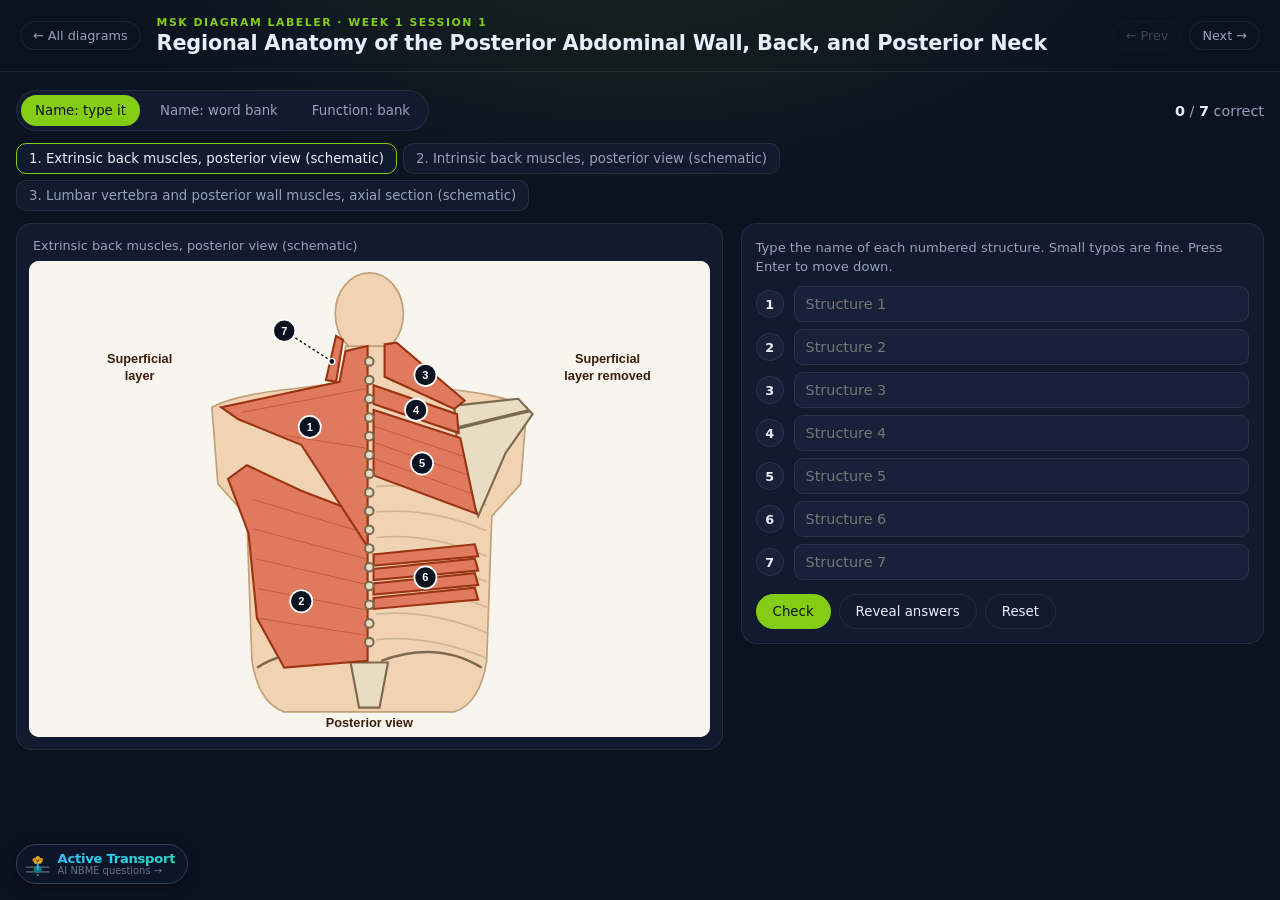
==== play.html @ 5ebbac9b "Initial MSK study tool (msk-labeler) Co-Authored-By: Claude Opus 5.5 (1M context) <noreply@anthropic" ====
<!DOCTYPE html>
<html lang="en">
<head>
<meta charset="UTF-8">
<meta name="viewport" content="width=device-width, initial-scale=1.0">
<title>MSK Diagram Labeler</title>
<link rel="stylesheet" href="style.css">
<script defer src="https://activetransport.app/static/tool-track.js"></script>
</head>
<body>
<style>@keyframes atmRot{0%,2%{transform:rotate(0deg)}7%{transform:rotate(90deg)}10%{transform:rotate(90deg)}14%,35%{transform:rotate(120deg)}40%{transform:rotate(210deg)}43%{transform:rotate(210deg)}47%,68%{transform:rotate(240deg)}73%{transform:rotate(330deg)}76%{transform:rotate(330deg)}80%,100%{transform:rotate(360deg)}}@keyframes atmSub{0%{transform:translate(0,0);opacity:0;fill:#38bdf8}6%{transform:translate(0,-2px);opacity:1;fill:#38bdf8}24%{transform:translate(0,-10px);opacity:1;fill:#38bdf8}28%{transform:translate(0,-16px);opacity:0;fill:#38bdf8}44%{transform:translate(0,-46px);opacity:0;fill:#38bdf8}50%{transform:translate(0,-58px);opacity:0;fill:#f97316}55%{transform:translate(0,-66px);opacity:0;fill:#f97316}59%{transform:translate(0,-72px);opacity:1;fill:#f97316}72%{transform:translate(8px,-88px);opacity:1;fill:#f97316}86%{transform:translate(18px,-102px);opacity:1;fill:#f97316}100%{transform:translate(26px,-116px) scale(.8);opacity:0;fill:#f97316}}.atm-head{transform-box:view-box;transform-origin:60px 35.75px;animation:atmRot 3.6s infinite}.atm-sub{fill:#38bdf8;transform-box:fill-box;transform-origin:center;animation:atmSub 3.6s linear infinite}@media (prefers-reduced-motion:reduce){.atm-head{animation:none}.atm-sub{animation:none;transform:translateY(-6px);opacity:1}}#at-badge-root:hover{transform:translateY(-1px);box-shadow:0 6px 20px rgba(34,211,238,.18)}</style>
<!-- Active Transport badge (auto-injected; matches the React BrandBadge) -->
<a id="at-badge-root" href="https://activetransport.app" target="_blank" rel="noopener noreferrer" title="Made by Active Transport — AI NBME questions from your notes" style="position:fixed;left:16px;bottom:16px;z-index:2147483000;display:flex;align-items:center;gap:8px;padding:7px 12px 7px 9px;border-radius:999px;background:rgba(15,23,42,.92);border:1px solid #334155;text-decoration:none;backdrop-filter:blur(6px);-webkit-backdrop-filter:blur(6px);box-shadow:0 4px 14px rgba(0,0,0,.35);font-family:'Inter',system-ui,-apple-system,'Segoe UI',sans-serif;transition:transform .15s ease,box-shadow .15s ease;">
  <span aria-hidden="true" style="display:inline-block;width:23.6px;height:22px;flex-shrink:0;"><svg viewBox="0 0 120 112" style="display:block;width:100%;height:100%;overflow:visible"><rect x="0" y="68" width="120" height="8" rx="4" fill="#475569"/><rect x="0" y="92" width="120" height="8" rx="4" fill="#475569"/><ellipse cx="60" cy="84" rx="20" ry="16" fill="#0d7f76" opacity=".92" stroke="#38bdf8" stroke-width="1.4" stroke-opacity=".75"/><rect x="55" y="50" width="10" height="36" rx="5" fill="#38bdf8" opacity=".85"/><g class="atm-head"><ellipse cx="60" cy="37" rx="22" ry="16" fill="#fbbf24" opacity=".28"/><circle cx="60" cy="26" r="10.5" fill="#fbbf24" opacity=".85"/><circle cx="43" cy="35" r="10.5" fill="#f59e0b" opacity=".82"/><circle cx="77" cy="35" r="10.5" fill="#f59e0b" opacity=".82"/></g><circle class="atm-sub" cx="60" cy="112" r="4.5"/><g class="atm-head"><circle cx="50" cy="47" r="9" fill="#fbbf24" opacity=".82"/><circle cx="70" cy="47" r="9" fill="#fbbf24" opacity=".82"/></g></svg></span>
  <span style="display:flex;flex-direction:column;line-height:1.05;">
    <span style="font-size:.82rem;font-weight:800;letter-spacing:-.02em;background:linear-gradient(135deg,#38bdf8,#22d3ee 45%,#2dd4bf);-webkit-background-clip:text;background-clip:text;-webkit-text-fill-color:transparent;">Active Transport</span>
    <span style="font-size:.62rem;color:#64748b;">AI NBME questions &rarr;</span>
  </span>
</a>
<header class="top">
  <a class="back" href="index.html">&larr; All diagrams</a>
  <div class="titles">
    <div class="eyebrow" id="eyebrow">MSK Diagram Labeler</div>
    <h1 id="title">Loading&hellip;</h1>
  </div>
  <nav class="pn"><a id="prev" class="pill">&larr; Prev</a><a id="next" class="pill">Next &rarr;</a></nav>
</header>

<main class="wrap">
  <div class="bar">
    <div class="modes" role="tablist" aria-label="Mode">
      <button class="mode on" data-mode="type" role="tab">Name: type it</button>
      <button class="mode" data-mode="bank" role="tab">Name: word bank</button>
      <button class="mode" data-mode="func" role="tab">Function: bank</button>
    </div>
    <div class="score"><span id="score">0</span> / <span id="total">0</span> correct</div>
  </div>
  <div class="dtabs" id="dtabs"></div>

  <div class="stage">
    <figure class="fig">
      <figcaption id="figcap"></figcaption>
      <div class="svgbox" id="svgbox"></div>
    </figure>
    <aside class="panel">
      <p class="hint" id="hint"></p>
      <ol class="answers" id="answers"></ol>
      <div class="bank" id="bank"></div>
      <div class="actions">
        <button class="btn primary" id="check">Check</button>
        <button class="btn" id="reveal">Reveal answers</button>
        <button class="btn" id="reset">Reset</button>
      </div>
    </aside>
  </div>
</main>
<script src="app.js"></script>
</body>
</html>
---- style.css ----
:root { --bg:#0b1220; --surface:#111a2e; --surface2:#17223a; --text:#e8eef9; --muted:#94a3b8;
        --border:rgba(255,255,255,.08); --accent:#84cc16; --accent2:#4d7c0f; --ok:#22c55e; --bad:#ef4444; }
* { box-sizing:border-box; margin:0; padding:0; }
body { background: radial-gradient(1000px 520px at 50% -10%, rgba(132,204,22,.10), transparent 60%), var(--bg);
       color:var(--text); font-family:'Segoe UI',system-ui,-apple-system,sans-serif; min-height:100vh; }
a { color:inherit; }
.top { display:flex; align-items:center; gap:16px; padding:16px 20px; border-bottom:1px solid var(--border); flex-wrap:wrap; }
.back, .pill { font-size:.8rem; color:var(--muted); text-decoration:none; border:1px solid var(--border); border-radius:999px; padding:6px 12px; }
.back:hover, .pill:hover { color:var(--text); border-color:var(--accent); }
.pill[aria-disabled="true"] { opacity:.35; pointer-events:none; }
.titles { flex:1; min-width:220px; }
.eyebrow { font-size:.68rem; letter-spacing:.14em; text-transform:uppercase; color:var(--accent); font-weight:700; }
h1 { font-size:1.3rem; font-weight:800; letter-spacing:-.01em; margin-top:2px; }
.pn { display:flex; gap:8px; }
.wrap { max-width:1400px; margin:0 auto; padding:18px 16px 80px; }
.bar { display:flex; align-items:center; justify-content:space-between; gap:12px; flex-wrap:wrap; margin-bottom:12px; }
.modes { display:flex; gap:6px; flex-wrap:wrap; background:var(--surface); border:1px solid var(--border); border-radius:999px; padding:4px; }
.mode { background:transparent; border:0; color:var(--muted); font:600 .82rem inherit; padding:8px 14px; border-radius:999px; cursor:pointer; font-family:inherit; }
.mode.on { background:var(--accent); color:#0b1220; }
.score { font-size:.9rem; color:var(--muted); }
.score span { color:var(--text); font-weight:800; }
.dtabs { display:flex; gap:6px; flex-wrap:wrap; margin-bottom:12px; }
.dtab { background:var(--surface); border:1px solid var(--border); color:var(--muted); border-radius:10px; padding:7px 12px; font:600 .8rem inherit; cursor:pointer; font-family:inherit; }
.dtab.on { border-color:var(--accent); color:var(--text); }
.stage { display:grid; grid-template-columns: minmax(0,1.35fr) minmax(300px,1fr); gap:18px; align-items:start; }
@media (max-width:900px) { .stage { grid-template-columns:1fr; } }
.fig { background:var(--surface); border:1px solid var(--border); border-radius:16px; padding:12px; position:sticky; top:12px; }
@media (max-width:900px) { .fig { position:static; } }
figcaption { font-size:.8rem; color:var(--muted); margin:2px 4px 8px; }
.svgbox svg { width:100%; height:auto; display:block; border-radius:10px; background:#f8f5ee; touch-action:manipulation; }
.pin circle { fill:#0b1220; stroke:#fff; stroke-width:2; }
.pin text { fill:#fff; font:700 13px 'Segoe UI',sans-serif; text-anchor:middle; dominant-baseline:central; pointer-events:none; }
.pin { cursor:pointer; }
.pin.target circle { fill:var(--accent2); }
.pin.ok circle { fill:var(--ok); }
.pin.bad circle { fill:var(--bad); }
.pin.sel circle { stroke:var(--accent); stroke-width:4; }
.pin .dot { fill:#0b1220; stroke:#fff; stroke-width:1.5; }
.lead { stroke:#0b1220; stroke-width:1.6; stroke-dasharray:3 3; }
.panel { background:var(--surface); border:1px solid var(--border); border-radius:16px; padding:14px; }
.hint { font-size:.82rem; color:var(--muted); margin-bottom:10px; line-height:1.45; }
.answers { list-style:none; display:flex; flex-direction:column; gap:7px; }
.answers li { display:grid; grid-template-columns: 30px 1fr; gap:8px; align-items:center; }
.num { width:28px; height:28px; border-radius:50%; display:grid; place-items:center; background:var(--surface2); border:1px solid var(--border); font-weight:800; font-size:.8rem; cursor:pointer; }
.answers li.sel .num { border-color:var(--accent); box-shadow:0 0 0 2px rgba(132,204,22,.35); }
.answers input { width:100%; background:var(--surface2); border:1px solid var(--border); color:var(--text); border-radius:9px; padding:9px 11px; font:inherit; font-size:.9rem; outline:none; }
.answers input:focus { border-color:var(--accent); }
.slot { min-height:40px; background:var(--surface2); border:1px dashed rgba(255,255,255,.18); border-radius:9px; padding:8px 11px; font-size:.86rem; line-height:1.35; color:var(--muted); cursor:pointer; }
.slot.filled { border-style:solid; color:var(--text); }
.slot.over { border-color:var(--accent); background:rgba(132,204,22,.12); }
.ok input, .ok .slot { border-color:var(--ok)!important; background:rgba(34,197,94,.12); }
.bad input, .bad .slot { border-color:var(--bad)!important; background:rgba(239,68,68,.12); }
.reveal { font-size:.76rem; color:#86efac; margin-top:3px; grid-column:2; }
.bank { display:flex; flex-wrap:wrap; gap:6px; margin-top:12px; padding-top:12px; border-top:1px solid var(--border); }
.bank:empty { display:none; }
.chip { background:#1e2b47; border:1px solid rgba(132,204,22,.35); color:var(--text); border-radius:9px; padding:7px 10px; font-size:.82rem; line-height:1.3; cursor:grab; user-select:none; max-width:100%; }
.chip.sel { outline:2px solid var(--accent); }
.chip.used { opacity:.3; }
.actions { display:flex; gap:8px; flex-wrap:wrap; margin-top:14px; }
.btn { background:transparent; border:1px solid var(--border); color:var(--text); border-radius:999px; padding:9px 16px; font:600 .84rem inherit; cursor:pointer; font-family:inherit; }
.btn:hover { border-color:var(--accent); }
.btn.primary { background:var(--accent); border-color:var(--accent); color:#0b1220; }
/* index */
.hero { text-align:center; padding:46px 20px 26px; }
.hero h1 { font-size:2.3rem; }
.hero p { color:var(--muted); max-width:640px; margin:10px auto 0; line-height:1.55; }
.week { max-width:1100px; margin:0 auto 34px; padding:0 16px; }
.week-head { font-size:1.1rem; font-weight:800; color:var(--accent); padding:12px 16px; border-radius:12px; background:rgba(132,204,22,.08); border:1px solid rgba(132,204,22,.25); margin-bottom:14px; }
.sess { font-size:.7rem; letter-spacing:.1em; text-transform:uppercase; color:var(--muted); font-weight:700; margin:16px 2px 8px; }
.cards { display:grid; grid-template-columns:repeat(auto-fill,minmax(250px,1fr)); gap:10px; }
.card { display:flex; flex-direction:column; gap:6px; background:var(--surface); border:1px solid var(--border); border-radius:12px; padding:14px; text-decoration:none; transition:.15s; }
.card:hover { border-color:var(--accent); transform:translateY(-2px); }
.card b { font-size:.95rem; }
.card span { font-size:.76rem; color:var(--muted); }
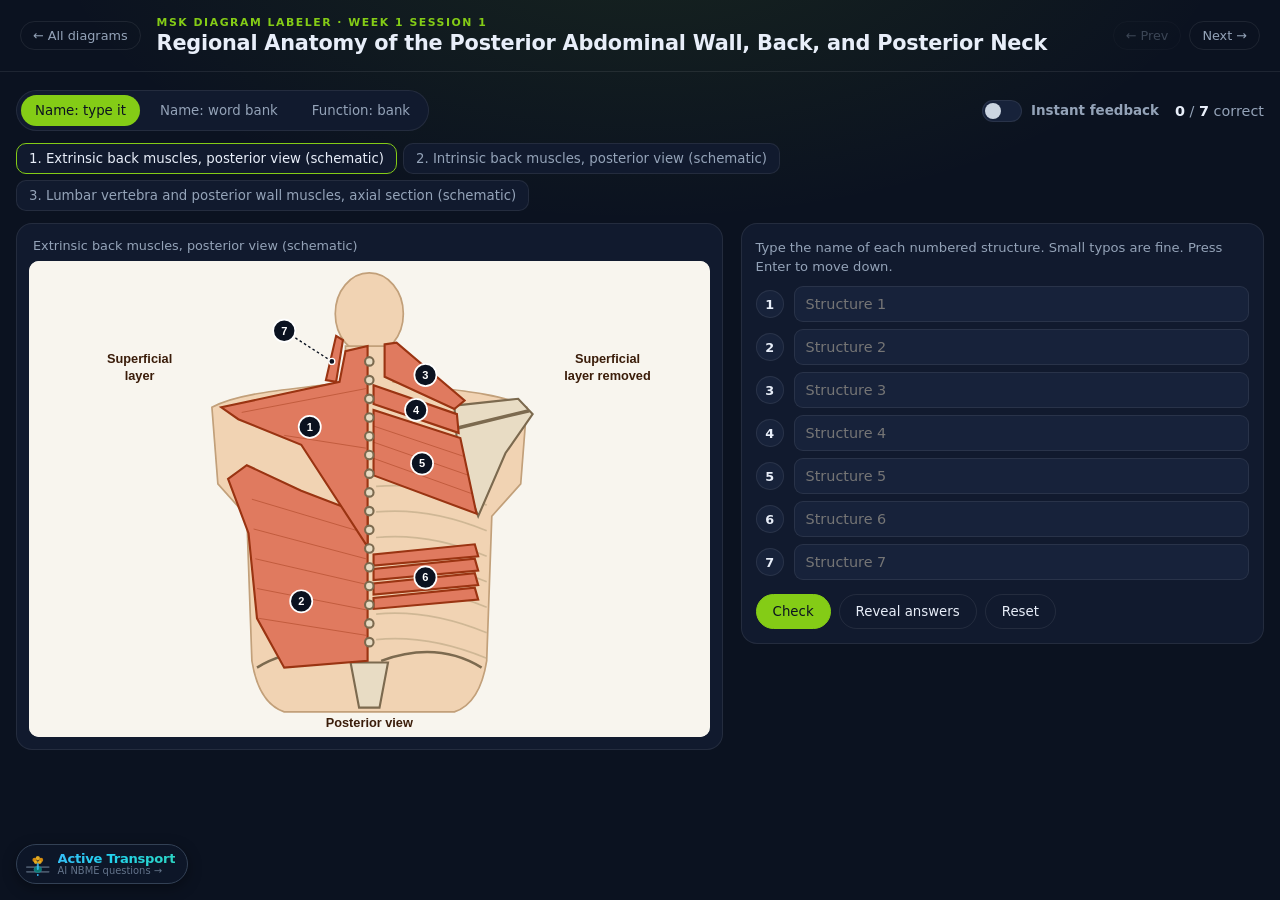
==== commit 4425726d: "Instant feedback toggle: green/red as soon as an answer is placed Bank modes judge on drop; type mod" ====
--- a/play.html
+++ b/play.html
@@ -33,7 +33,13 @@
       <button class="mode" data-mode="bank" role="tab">Name: word bank</button>
       <button class="mode" data-mode="func" role="tab">Function: bank</button>
     </div>
-    <div class="score"><span id="score">0</span> / <span id="total">0</span> correct</div>
+    <div class="barright">
+      <label class="toggle" title="Show right/wrong as soon as you place or enter each answer">
+        <input type="checkbox" id="instant"><span class="track"><span class="thumb"></span></span>
+        <span>Instant feedback</span>
+      </label>
+      <div class="score"><span id="score">0</span> / <span id="total">0</span> correct</div>
+    </div>
   </div>
   <div class="dtabs" id="dtabs"></div>
 
--- a/style.css
+++ b/style.css
@@ -72,3 +72,12 @@
 .card:hover { border-color:var(--accent); transform:translateY(-2px); }
 .card b { font-size:.95rem; }
 .card span { font-size:.76rem; color:var(--muted); }
+.barright { display:flex; align-items:center; gap:16px; flex-wrap:wrap; }
+.toggle { display:inline-flex; align-items:center; gap:9px; cursor:pointer; user-select:none; font-size:.84rem; color:var(--muted); font-weight:600; }
+.toggle input { position:absolute; opacity:0; width:0; height:0; }
+.toggle .track { position:relative; width:40px; height:22px; border-radius:999px; background:var(--surface2); border:1px solid var(--border); transition:background .15s; flex:none; }
+.toggle .thumb { position:absolute; top:2px; left:2px; width:16px; height:16px; border-radius:50%; background:#cbd5e1; transition:left .15s, background .15s; }
+.toggle input:checked + .track { background:var(--accent); border-color:var(--accent); }
+.toggle input:checked + .track .thumb { left:20px; background:#0b1220; }
+.toggle input:focus-visible + .track { outline:2px solid var(--accent); outline-offset:2px; }
+.toggle input:checked ~ span:last-child { color:var(--text); }
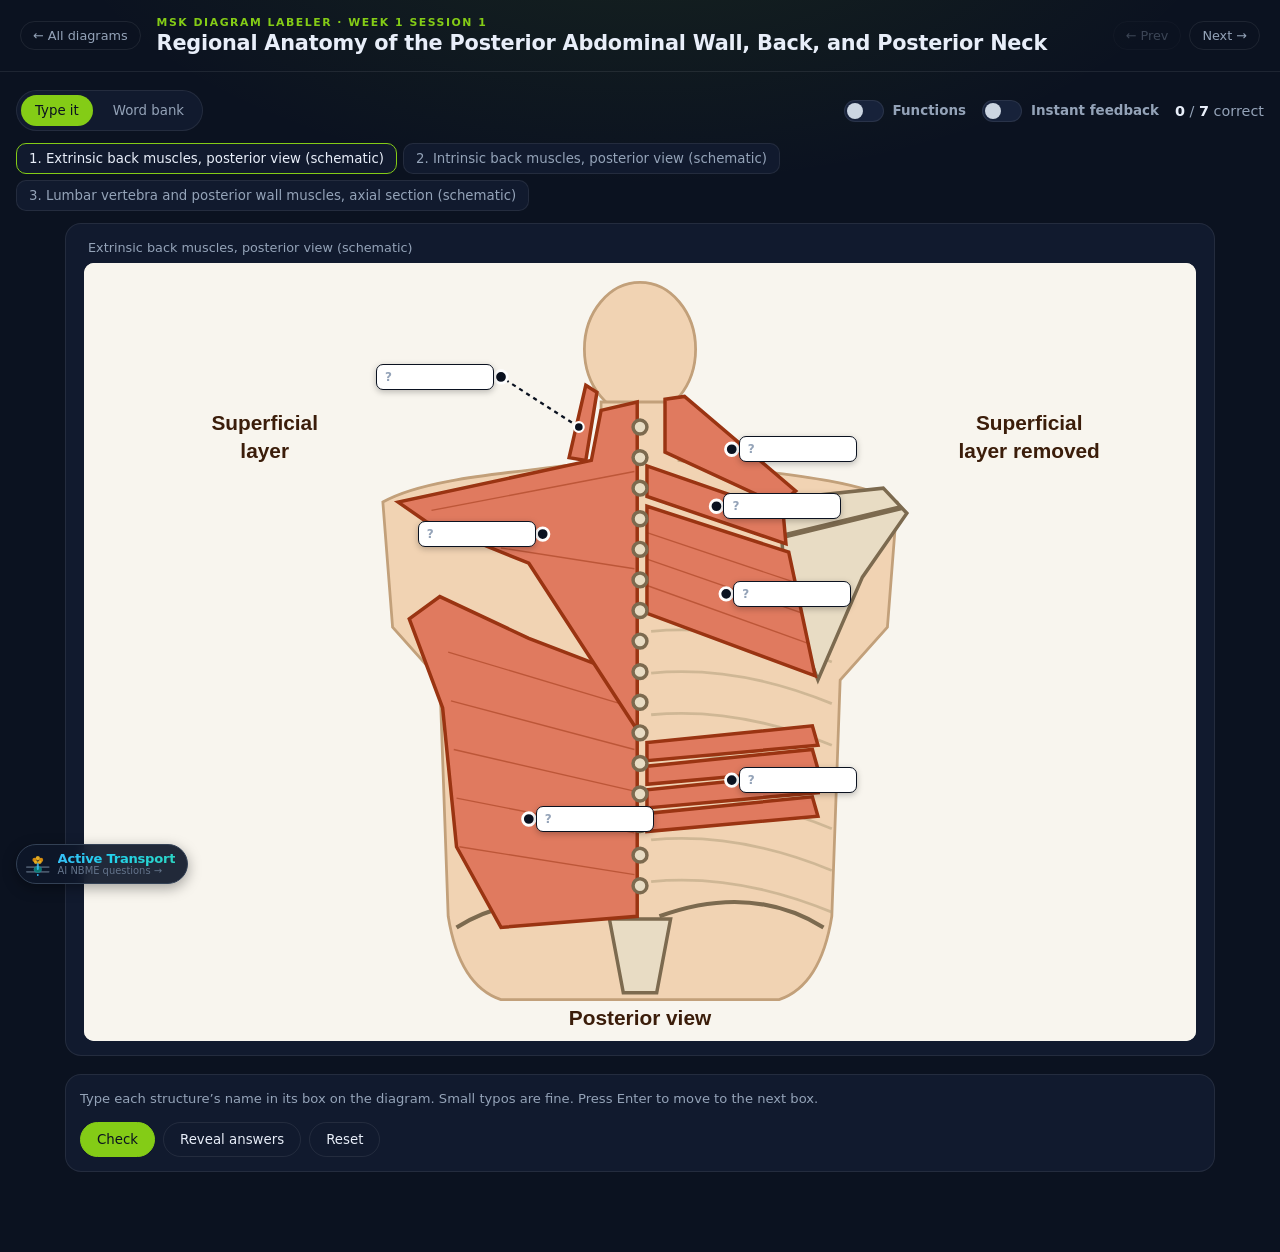
==== commit e6682561: "Labeler: answers go on the picture; Functions becomes a switch Type it / Word bank now place each an" ====
--- a/play.html
+++ b/play.html
@@ -29,11 +29,14 @@
 <main class="wrap">
   <div class="bar">
     <div class="modes" role="tablist" aria-label="Mode">
-      <button class="mode on" data-mode="type" role="tab">Name: type it</button>
-      <button class="mode" data-mode="bank" role="tab">Name: word bank</button>
-      <button class="mode" data-mode="func" role="tab">Function: bank</button>
+      <button class="mode on" data-mode="type" role="tab">Type it</button>
+      <button class="mode" data-mode="bank" role="tab">Word bank</button>
     </div>
     <div class="barright">
+      <label class="toggle" title="Match each numbered structure to its function instead of naming it">
+        <input type="checkbox" id="funcs"><span class="track"><span class="thumb"></span></span>
+        <span>Functions</span>
+      </label>
       <label class="toggle" title="Show right/wrong as soon as you place or enter each answer">
         <input type="checkbox" id="instant"><span class="track"><span class="thumb"></span></span>
         <span>Instant feedback</span>
@@ -43,7 +46,7 @@
   </div>
   <div class="dtabs" id="dtabs"></div>
 
-  <div class="stage">
+  <div class="stage" id="stage">
     <figure class="fig">
       <figcaption id="figcap"></figcaption>
       <div class="svgbox" id="svgbox"></div>
--- a/style.css
+++ b/style.css
@@ -81,3 +81,33 @@
 .toggle input:checked + .track .thumb { left:20px; background:#0b1220; }
 .toggle input:focus-visible + .track { outline:2px solid var(--accent); outline-offset:2px; }
 .toggle input:checked ~ span:last-child { color:var(--text); }
+/* ---- On-picture answers (Type it / Word bank) ---- */
+.stage.wide { grid-template-columns: 1fr; }
+.stage.wide .fig { position: static; max-width: 1150px; width: 100%; margin: 0 auto; padding: 14px 18px; }
+.stage.wide .panel { max-width: 1150px; width: 100%; margin: 0 auto; }
+.stage.wide .answers { display: none; }
+.svgbox { position: relative; }
+.overlay { position: absolute; inset: 0; pointer-events: none; }
+.tgt { position: absolute; pointer-events: auto; box-sizing: border-box; height: 26px; line-height: 24px;
+       padding: 0 8px; border-radius: 7px; font: 600 12px 'Segoe UI', system-ui, sans-serif;
+       background: #fff; color: #0b1220; border: 1.5px solid #0b1220; box-shadow: 0 2px 6px rgba(0,0,0,.25);
+       white-space: nowrap; overflow: hidden; text-overflow: ellipsis; z-index: 2; }
+.tgt.grow-r { transform: translate(7px, -50%); }
+.tgt.grow-l { transform: translate(calc(-100% - 7px), -50%); }
+div.tgt { min-width: 64px; max-width: 190px; cursor: pointer; color: #64748b; font-weight: 600; border-style: dashed; }
+div.tgt.filled { color: #0b1220; border-style: solid; }
+div.tgt.over, .tgt.sel { border-color: var(--accent2); box-shadow: 0 0 0 3px rgba(132,204,22,.45); }
+div.tgt:hover { max-width: 320px; z-index: 5; }
+input.tgt { width: 118px; outline: none; transition: width .12s; }
+input.tgt:focus { width: 210px; z-index: 6; border-color: var(--accent2); box-shadow: 0 0 0 3px rgba(132,204,22,.45); }
+input.tgt::placeholder { color: #94a3b8; }
+.tgt.ok { background: #dcfce7; border-color: #16a34a !important; border-style: solid; color: #14532d; }
+.tgt.bad { background: #fee2e2; border-color: #dc2626 !important; border-style: solid; color: #7f1d1d; }
+.tgt-reveal { position: absolute; z-index: 1; margin-top: 17px; font: 700 11px 'Segoe UI', sans-serif; color: #166534;
+              background: rgba(220,252,231,.95); border-radius: 5px; padding: 1px 6px; white-space: nowrap; pointer-events: none; }
+.tgt-reveal.grow-r { transform: translate(7px, 0); }
+.tgt-reveal.grow-l { transform: translate(calc(-100% - 7px), 0); }
+.pin.anchor circle { fill: #0b1220; stroke: #fff; stroke-width: 2; }
+.pin.anchor.ok circle { fill: var(--ok); } .pin.anchor.bad circle { fill: var(--bad); }
+.mode:disabled { opacity: .4; cursor: not-allowed; }
+@media (max-width: 700px) { .tgt { height: 22px; line-height: 20px; font-size: 10.5px; padding: 0 5px; } input.tgt { width: 84px; } input.tgt:focus { width: 150px; } div.tgt { min-width: 44px; max-width: 130px; } }
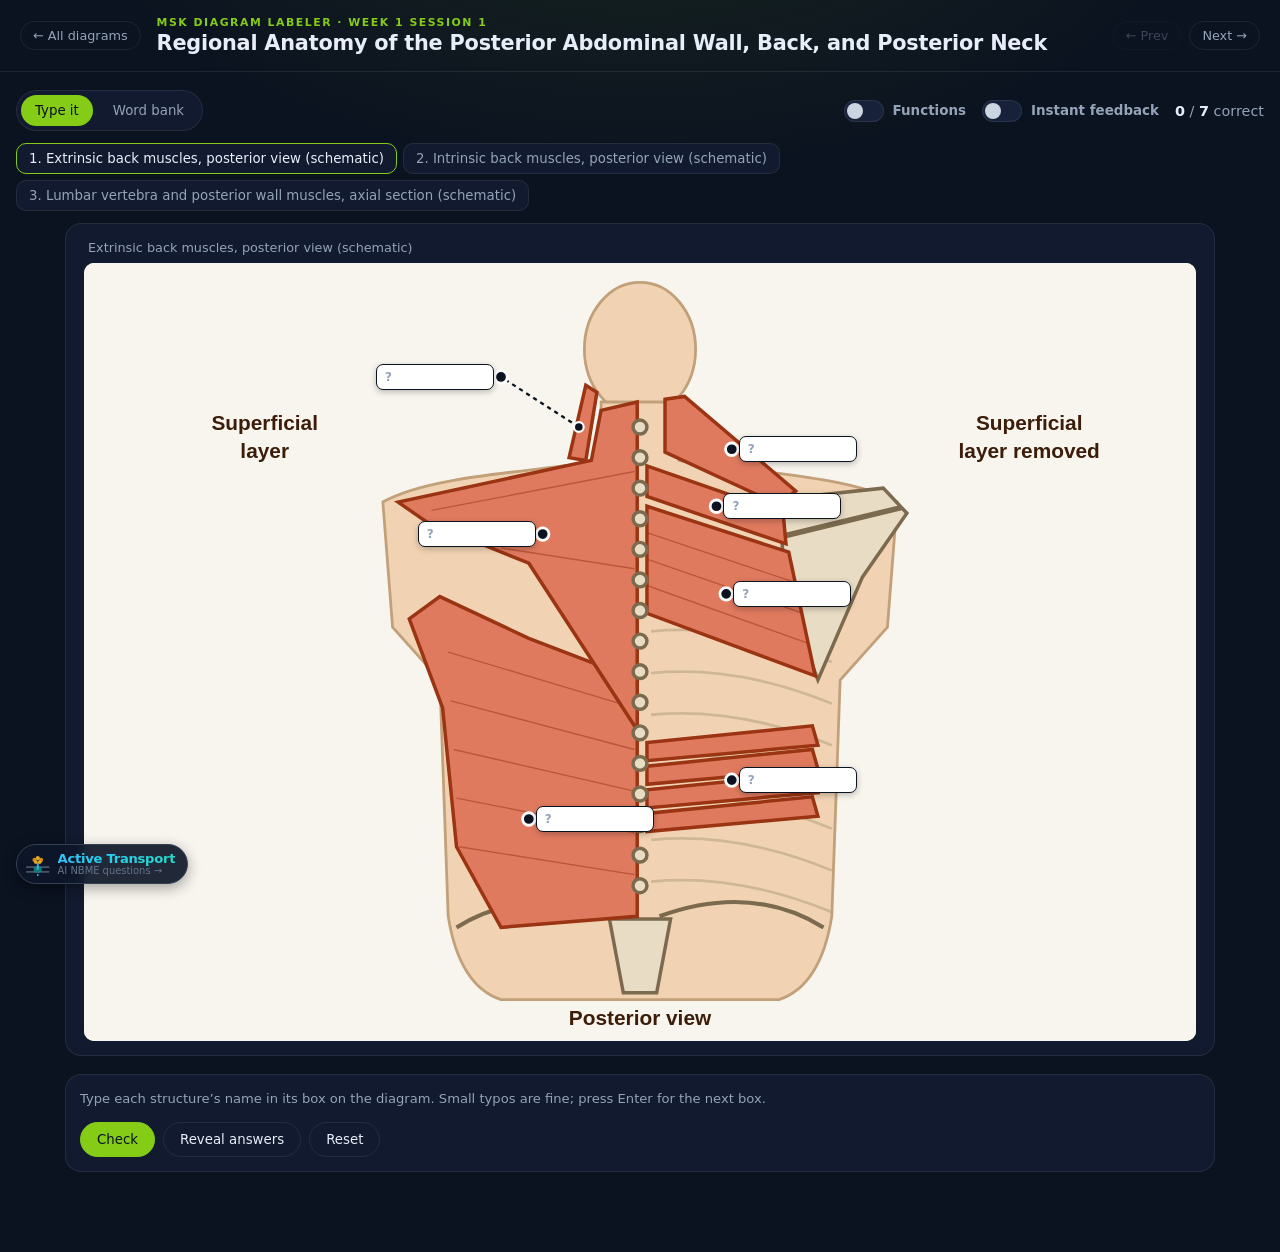
==== commit 8375f656: "Labeler: Functions adds a function box under each name box Functions is now a layer on top of Type i" ====
--- a/play.html
+++ b/play.html
@@ -33,7 +33,7 @@
       <button class="mode" data-mode="bank" role="tab">Word bank</button>
     </div>
     <div class="barright">
-      <label class="toggle" title="Match each numbered structure to its function instead of naming it">
+      <label class="toggle" title="Also match each structure to its function: a function box appears under each name box">
         <input type="checkbox" id="funcs"><span class="track"><span class="thumb"></span></span>
         <span>Functions</span>
       </label>
--- a/style.css
+++ b/style.css
@@ -111,3 +111,21 @@
 .pin.anchor.ok circle { fill: var(--ok); } .pin.anchor.bad circle { fill: var(--bad); }
 .mode:disabled { opacity: .4; cursor: not-allowed; }
 @media (max-width: 700px) { .tgt { height: 22px; line-height: 20px; font-size: 10.5px; padding: 0 5px; } input.tgt { width: 84px; } input.tgt:focus { width: 150px; } div.tgt { min-width: 44px; max-width: 130px; } }
+/* ---- Name + function stacked at each pin (2026-10-25) ---- */
+.tgtwrap { position: absolute; pointer-events: none; display: flex; flex-direction: column; gap: 3px; z-index: 2; }
+.tgtwrap.grow-r { transform: translate(7px, -13px); align-items: flex-start; }
+.tgtwrap.grow-l { transform: translate(calc(-100% - 7px), -13px); align-items: flex-end; }
+.tgtwrap .tgt { position: static; transform: none; pointer-events: auto; }
+.tgtwrap:hover, .tgtwrap:focus-within { z-index: 6; }
+.tgt.func { height: 22px; line-height: 20px; font-size: 11px; min-width: 64px; max-width: 210px;
+            background: #fff7ed; border: 1.5px dashed #c2410c; color: #9a3412; cursor: pointer; }
+.tgt.func.filled { border-style: solid; color: #431407; }
+.tgt.func:hover { max-width: 360px; }
+.tgtwrap .tgt-reveal { position: static; margin: 0; transform: none; max-width: 320px; overflow: hidden; text-overflow: ellipsis; }
+input.tgt.hint { border-color: var(--accent2); }
+.bank { flex-direction: column; gap: 10px; }
+.bankgroup { display: flex; flex-direction: column; gap: 6px; }
+.bankhead { font-size: .7rem; letter-spacing: .1em; text-transform: uppercase; color: var(--muted); font-weight: 700; }
+.bankrow { display: flex; flex-wrap: wrap; gap: 6px; }
+.chip.func { border-color: rgba(249,115,22,.45); background: #2a1d17; font-size: .78rem; }
+@media (max-width: 700px) { .tgt.func { height: 20px; line-height: 18px; font-size: 10px; max-width: 140px; } }
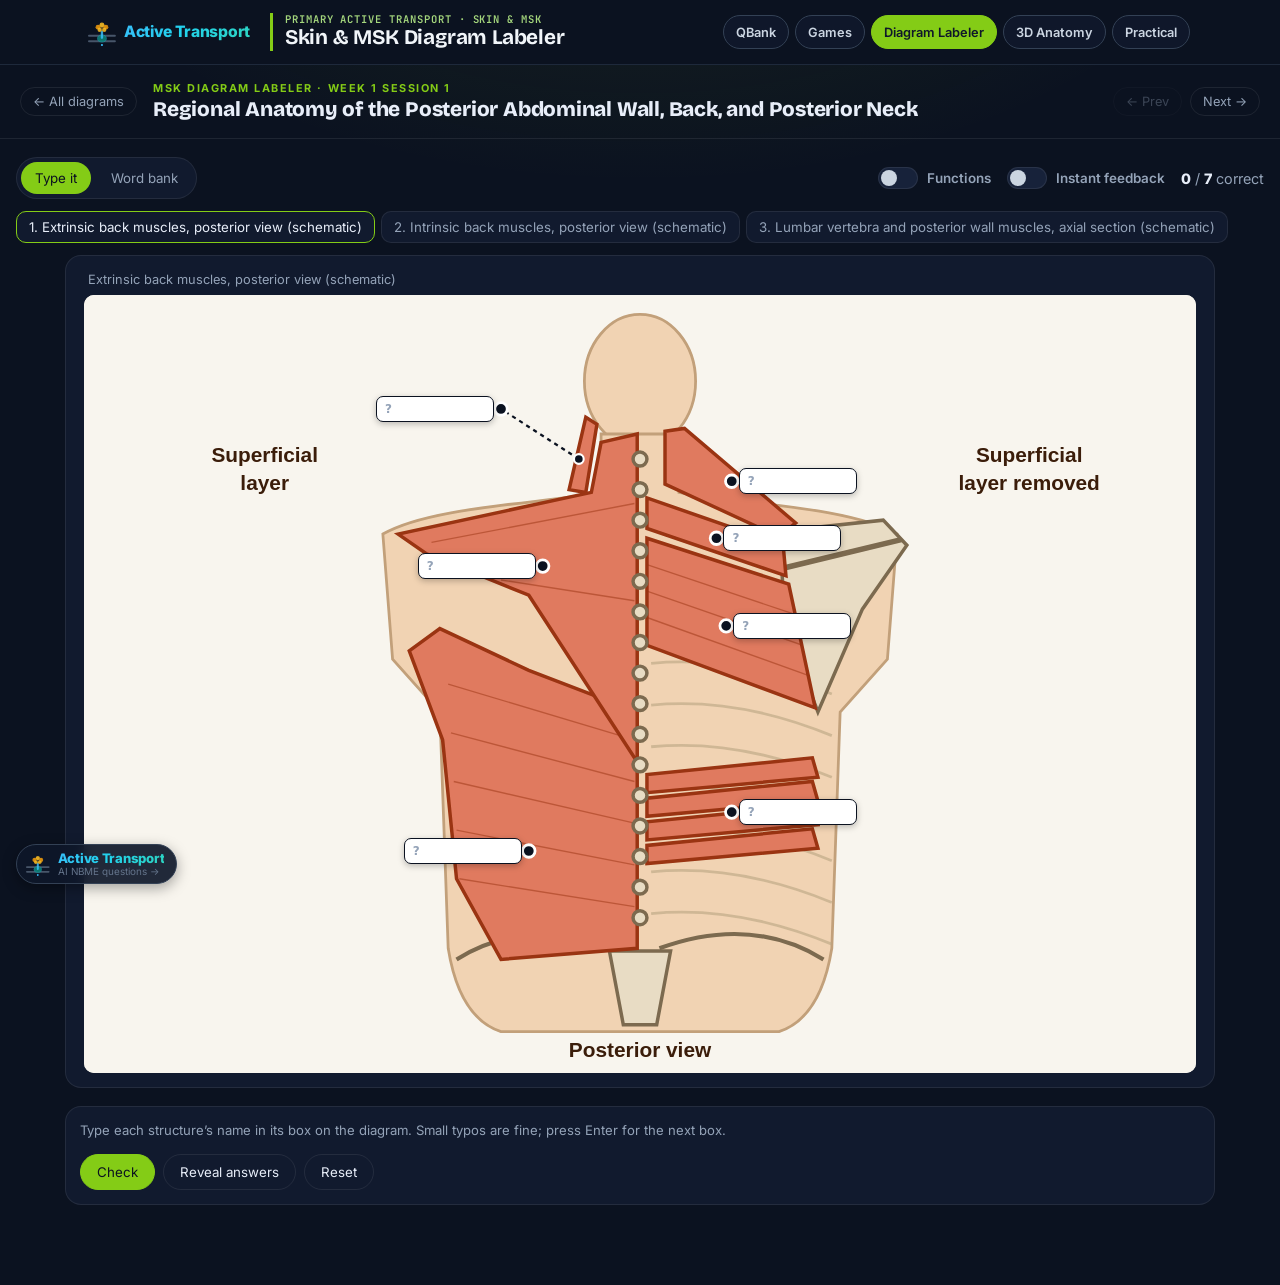
==== commit fb7383a9: "Primary Active Transport: shared header + styles (STYLE_SPEC) Co-Authored-By: Claude Opus 5.5 <norep" ====
--- a/play.html
+++ b/play.html
@@ -3,20 +3,16 @@
 <head>
 <meta charset="UTF-8">
 <meta name="viewport" content="width=device-width, initial-scale=1.0">
-<title>MSK Diagram Labeler</title>
+<title>Skin &amp; MSK Diagram Labeler · Active Transport</title>
 <link rel="stylesheet" href="style.css">
 <script defer src="https://activetransport.app/static/tool-track.js"></script>
+<!-- at-tools -->
+<link rel="preconnect" href="https://fonts.googleapis.com"><link rel="preconnect" href="https://fonts.gstatic.com" crossorigin><link href="https://fonts.googleapis.com/css2?family=Bricolage+Grotesque:opsz,wght@12..96,500..800&family=Inter:wght@400;500;600;700&family=JetBrains+Mono:wght@500;600&display=swap" rel="stylesheet">
+<link rel="stylesheet" href="at-tools.css?v=76b7553f">
+<!-- /at-tools -->
 </head>
 <body>
-<style>@keyframes atmRot{0%,2%{transform:rotate(0deg)}7%{transform:rotate(90deg)}10%{transform:rotate(90deg)}14%,35%{transform:rotate(120deg)}40%{transform:rotate(210deg)}43%{transform:rotate(210deg)}47%,68%{transform:rotate(240deg)}73%{transform:rotate(330deg)}76%{transform:rotate(330deg)}80%,100%{transform:rotate(360deg)}}@keyframes atmSub{0%{transform:translate(0,0);opacity:0;fill:#38bdf8}6%{transform:translate(0,-2px);opacity:1;fill:#38bdf8}24%{transform:translate(0,-10px);opacity:1;fill:#38bdf8}28%{transform:translate(0,-16px);opacity:0;fill:#38bdf8}44%{transform:translate(0,-46px);opacity:0;fill:#38bdf8}50%{transform:translate(0,-58px);opacity:0;fill:#f97316}55%{transform:translate(0,-66px);opacity:0;fill:#f97316}59%{transform:translate(0,-72px);opacity:1;fill:#f97316}72%{transform:translate(8px,-88px);opacity:1;fill:#f97316}86%{transform:translate(18px,-102px);opacity:1;fill:#f97316}100%{transform:translate(26px,-116px) scale(.8);opacity:0;fill:#f97316}}.atm-head{transform-box:view-box;transform-origin:60px 35.75px;animation:atmRot 3.6s infinite}.atm-sub{fill:#38bdf8;transform-box:fill-box;transform-origin:center;animation:atmSub 3.6s linear infinite}@media (prefers-reduced-motion:reduce){.atm-head{animation:none}.atm-sub{animation:none;transform:translateY(-6px);opacity:1}}#at-badge-root:hover{transform:translateY(-1px);box-shadow:0 6px 20px rgba(34,211,238,.18)}</style>
-<!-- Active Transport badge (auto-injected; matches the React BrandBadge) -->
-<a id="at-badge-root" href="https://activetransport.app" target="_blank" rel="noopener noreferrer" title="Made by Active Transport — AI NBME questions from your notes" style="position:fixed;left:16px;bottom:16px;z-index:2147483000;display:flex;align-items:center;gap:8px;padding:7px 12px 7px 9px;border-radius:999px;background:rgba(15,23,42,.92);border:1px solid #334155;text-decoration:none;backdrop-filter:blur(6px);-webkit-backdrop-filter:blur(6px);box-shadow:0 4px 14px rgba(0,0,0,.35);font-family:'Inter',system-ui,-apple-system,'Segoe UI',sans-serif;transition:transform .15s ease,box-shadow .15s ease;">
-  <span aria-hidden="true" style="display:inline-block;width:23.6px;height:22px;flex-shrink:0;"><svg viewBox="0 0 120 112" style="display:block;width:100%;height:100%;overflow:visible"><rect x="0" y="68" width="120" height="8" rx="4" fill="#475569"/><rect x="0" y="92" width="120" height="8" rx="4" fill="#475569"/><ellipse cx="60" cy="84" rx="20" ry="16" fill="#0d7f76" opacity=".92" stroke="#38bdf8" stroke-width="1.4" stroke-opacity=".75"/><rect x="55" y="50" width="10" height="36" rx="5" fill="#38bdf8" opacity=".85"/><g class="atm-head"><ellipse cx="60" cy="37" rx="22" ry="16" fill="#fbbf24" opacity=".28"/><circle cx="60" cy="26" r="10.5" fill="#fbbf24" opacity=".85"/><circle cx="43" cy="35" r="10.5" fill="#f59e0b" opacity=".82"/><circle cx="77" cy="35" r="10.5" fill="#f59e0b" opacity=".82"/></g><circle class="atm-sub" cx="60" cy="112" r="4.5"/><g class="atm-head"><circle cx="50" cy="47" r="9" fill="#fbbf24" opacity=".82"/><circle cx="70" cy="47" r="9" fill="#fbbf24" opacity=".82"/></g></svg></span>
-  <span style="display:flex;flex-direction:column;line-height:1.05;">
-    <span style="font-size:.82rem;font-weight:800;letter-spacing:-.02em;background:linear-gradient(135deg,#38bdf8,#22d3ee 45%,#2dd4bf);-webkit-background-clip:text;background-clip:text;-webkit-text-fill-color:transparent;">Active Transport</span>
-    <span style="font-size:.62rem;color:#64748b;">AI NBME questions &rarr;</span>
-  </span>
-</a>
+<!-- at-header --><script src="at-site.js?v=76b7553f"></script><script src="at-header.js?v=76b7553f" data-page="app" data-card="0"></script><!-- /at-header -->
 <header class="top">
   <a class="back" href="index.html">&larr; All diagrams</a>
   <div class="titles">
--- a/at-tools.css
+++ b/at-tools.css
@@ -0,0 +1,181 @@
+/* Primary Active Transport: shared look for the static study tools (STYLE_SPEC.md).
+   Source of truth: C:/study-tools/_shared/static/at-tools.css, copied into each site
+   by _shared/sync_static.py. Edit it there, not in a site. Class names match the
+   React tools' at-shell.css / Brand.tsx so both families look the same.
+   --at-accent / --at-on-accent come from the site's at-site.js (set by at-header.js). */
+:root { --at-accent: #22d3ee; --at-on-accent: #0f172a; --at-bg: #0b1220; }
+
+/* A background never stops at the first viewport (white-band bug). */
+html { min-height: 100%; background-color: var(--at-page-bg, var(--at-bg)); }
+body { min-height: 100%; }
+h1, h2 { font-family: 'Bricolage Grotesque', 'Inter', system-ui, -apple-system, 'Segoe UI', sans-serif; }
+body { font-family: 'Inter', system-ui, -apple-system, 'Segoe UI', Roboto, sans-serif; }
+:focus-visible { outline: 2px solid var(--at-accent); outline-offset: 2px; }
+
+/* ---- Spinning-transporter mark + wordmark (as on activetransport.app) ---- */
+@keyframes atStepRotate {
+  0%, 2% { transform: rotate(0deg); } 7% { transform: rotate(90deg); } 10% { transform: rotate(90deg); }
+  14%, 35% { transform: rotate(120deg); } 40% { transform: rotate(210deg); } 43% { transform: rotate(210deg); }
+  47%, 68% { transform: rotate(240deg); } 73% { transform: rotate(330deg); } 76% { transform: rotate(330deg); }
+  80%, 100% { transform: rotate(360deg); }
+}
+@keyframes atSubPump {
+  0% { transform: translate(0,0); opacity: 0; fill: #38bdf8; } 6% { transform: translate(0,-2px); opacity: 1; fill: #38bdf8; }
+  24% { transform: translate(0,-10px); opacity: 1; fill: #38bdf8; } 28% { transform: translate(0,-16px); opacity: 0; fill: #38bdf8; }
+  44% { transform: translate(0,-46px); opacity: 0; fill: #38bdf8; } 50% { transform: translate(0,-58px); opacity: 0; fill: #f97316; }
+  55% { transform: translate(0,-66px); opacity: 0; fill: #f97316; } 59% { transform: translate(0,-72px); opacity: 1; fill: #f97316; }
+  72% { transform: translate(8px,-88px); opacity: 1; fill: #f97316; } 86% { transform: translate(18px,-102px); opacity: 1; fill: #f97316; }
+  100% { transform: translate(26px,-116px) scale(.8); opacity: 0; fill: #f97316; }
+}
+.at-mark { display: inline-block; flex-shrink: 0; }
+.at-mark svg { display: block; width: 100%; height: 100%; overflow: visible; }
+.at-mark-head { transform-box: view-box; transform-origin: 60px 35.75px; animation: atStepRotate 3.6s infinite; }
+.at-mark-sub { fill: #38bdf8; transform-box: fill-box; transform-origin: center; animation: atSubPump 3.6s linear infinite; }
+@media (prefers-reduced-motion: reduce) {
+  .at-mark-head { animation: none; }
+  .at-mark-sub { animation: none; transform: translateY(-6px); opacity: 1; }
+}
+.at-wordmark {
+  background: linear-gradient(135deg, #38bdf8 0%, #22d3ee 45%, #2dd4bf 100%);
+  -webkit-background-clip: text; background-clip: text; -webkit-text-fill-color: transparent;
+  font-weight: 800; letter-spacing: -0.02em;
+}
+
+/* ---- Shared header (spec §2) ---- */
+.at-sh, .at-sh *, .at-gamenav, .at-gamenav *, .at-card, .at-card *, .at-corner, .at-corner * { box-sizing: border-box; }
+.at-sh {
+  display: block; background: #0b1220; border-bottom: 1px solid #1e293b; position: relative; z-index: 9990;
+  font-family: 'Inter', system-ui, -apple-system, 'Segoe UI', Roboto, sans-serif; text-align: left;
+  color: #e2e8f0; margin: 0; padding: 0; width: auto; min-height: 0; border-radius: 0; box-shadow: none; overflow: visible;
+}
+.at-sh::before, .at-sh::after { content: none !important; display: none !important; }
+.at-sh-in {
+  max-width: 72rem; margin: 0 auto; padding: 12px 24px;
+  display: flex; align-items: center; gap: 20px; min-width: 0;
+}
+.at-sh-brand { display: inline-flex; align-items: center; gap: 8px; flex-shrink: 0; text-decoration: none; min-height: 40px; }
+.at-sh-word { font-size: 0.98rem; line-height: 1.2; }
+.at-sh-title { flex-shrink: 0; min-width: 0; border-left: 3px solid var(--at-accent); padding-left: 12px; }
+.at-sh-eyebrow {
+  font-family: 'JetBrains Mono', ui-monospace, 'Cascadia Mono', Consolas, monospace;
+  font-size: 0.66rem; font-weight: 600; letter-spacing: 0.09em; text-transform: uppercase;
+  color: color-mix(in oklab, var(--at-accent) 65%, #e2e8f0); line-height: 1.3; margin: 0;
+}
+.at-sh .at-sh-h1 {
+  margin: 0; padding: 0; font-family: 'Bricolage Grotesque', 'Inter', system-ui, sans-serif;
+  font-size: 1.3rem; font-weight: 700; line-height: 1.2; color: #f1f5f9; letter-spacing: -0.01em;
+  text-align: left; background: none; -webkit-text-fill-color: currentColor; text-shadow: none; border: 0;
+}
+.at-sh-h1 a { color: inherit; text-decoration: none; }
+.at-sh-h1 a:hover { text-decoration: underline; text-decoration-color: var(--at-accent); text-underline-offset: 3px; }
+.at-sh-sibs { margin-left: auto; min-width: 0; display: flex; gap: 6px; overflow-x: auto; flex-wrap: nowrap; scrollbar-width: thin; padding: 2px; }
+.at-sh .at-sh-pill {
+  flex-shrink: 0; display: inline-flex; align-items: center; white-space: nowrap;
+  height: 34px; padding: 0 12px; border-radius: 999px; font-size: 0.8rem; font-weight: 600; text-decoration: none;
+  color: #cbd5e1; border: 1px solid #334155; background: #0f172a; transition: border-color .15s ease, color .15s ease;
+}
+.at-sh .at-sh-pill:hover { border-color: var(--at-accent); color: #f8fafc; }
+.at-sh .at-sh-pill[aria-current='page'] { background: var(--at-accent); border-color: var(--at-accent); color: var(--at-on-accent); }
+.at-sh-label {
+  display: inline-block; margin-left: 8px; vertical-align: 3px;
+  font-family: 'JetBrains Mono', ui-monospace, Consolas, monospace; font-size: 0.6rem; font-weight: 600;
+  letter-spacing: .08em; text-transform: uppercase; color: #94a3b8; border: 1px solid #334155; border-radius: 999px; padding: 1px 7px;
+}
+
+/* Game pages: back / prev / next, moved out of their fixed corners into one row. */
+.at-gamenav {
+  max-width: 72rem; margin: 0 auto; padding: 10px 24px 0; display: flex; align-items: center; gap: 8px; flex-wrap: wrap;
+  font-family: 'Inter', system-ui, -apple-system, 'Segoe UI', Roboto, sans-serif; position: relative; z-index: 9989;
+}
+.at-gamenav:empty { display: none; }
+.at-gamenav .at-gn-spacer { flex: 1 1 auto; }
+.at-gamenav .at-gn-btn {
+  display: inline-flex; align-items: center; gap: 6px; min-height: 40px; padding: 0 16px; border-radius: 999px;
+  font-size: .85rem; font-weight: 600; text-decoration: none; white-space: nowrap; cursor: pointer;
+  color: #e2e8f0; background: rgba(15,23,42,.85); border: 1px solid #334155; transition: border-color .15s ease, color .15s ease;
+}
+.at-gamenav .at-gn-btn:hover { border-color: var(--at-accent); color: #fff; }
+
+@media (max-width: 639px) {
+  .at-sh-in { flex-direction: column; align-items: stretch; gap: 8px; padding: 10px 16px; }
+  .at-sh-title { padding-left: 10px; }
+  .at-sh .at-sh-h1 { font-size: 1.2rem; }
+  .at-sh-sibs { margin: 2px -16px 0; padding: 2px 16px 4px; scrollbar-width: none; }
+  .at-sh-sibs::-webkit-scrollbar { display: none; }
+  .at-sh .at-sh-pill { height: 40px; padding: 0 14px; }
+  .at-gamenav { padding: 10px 16px 0; }
+  .at-gamenav .at-gn-btn { padding: 0 14px; }
+}
+
+/* ---- Corner stack: AT badge + tool-track.js's sign-in pill (spec §4) ---- */
+.at-corner {
+  position: fixed; left: 16px; bottom: 16px; z-index: 2147483000;
+  display: flex; align-items: center; gap: 8px; max-width: calc(100vw - 32px); pointer-events: none;
+}
+.at-corner > * { pointer-events: auto; }
+.at-badge {
+  display: flex; align-items: center; gap: 8px; flex-shrink: 0; padding: 7px 12px 7px 9px; border-radius: 999px;
+  background: rgba(15,23,42,.92); border: 1px solid #334155; text-decoration: none; backdrop-filter: blur(6px);
+  box-shadow: 0 4px 14px rgba(0,0,0,.35); transition: transform .15s ease, box-shadow .15s ease;
+  font-family: 'Inter', system-ui, -apple-system, 'Segoe UI', sans-serif;
+}
+.at-badge:hover { transform: translateY(-1px); box-shadow: 0 6px 20px rgba(34,211,238,.18); }
+.at-badge-text { display: flex; flex-direction: column; line-height: 1.05; }
+.at-badge-sub { font-size: .62rem; color: #64748b; }
+.at-corner #at-auth-badge { position: static !important; flex-shrink: 1; min-width: 0; white-space: nowrap; }
+.at-corner-spacer { display: none; }
+@media (max-width: 640px) {
+  .at-corner { left: 12px; bottom: 12px; max-width: calc(100vw - 24px); }
+  .at-badge { height: 36px; padding: 0 11px 0 8px; gap: 6px; }
+  .at-badge .at-badge-sub { display: none; }
+  .at-corner #at-auth-badge { height: 36px; box-sizing: border-box; padding: 0 11px !important; }
+  .at-corner-spacer { display: block; height: 64px; clear: both; }
+}
+
+/* ---- Promo card (spec §4): icon | text | button; stacked below 640px ---- */
+.at-card-wrap { padding: 0 24px; clear: both; }
+.at-card {
+  display: grid; grid-template-columns: auto minmax(0, 1fr) auto; grid-template-areas: "icon title cta" "icon text cta";
+  column-gap: 16px; row-gap: 4px; align-items: center; max-width: 72rem; margin: 32px auto 24px; padding: 16px 18px;
+  border-radius: 16px; text-decoration: none; text-align: left;
+  background: linear-gradient(135deg, rgba(34,211,238,.08), rgba(45,212,191,.05)), #0f172a; border: 1px solid #1e3a44;
+  font-family: 'Inter', system-ui, -apple-system, 'Segoe UI', sans-serif;
+}
+.at-card-icon { grid-area: icon; display: flex; }
+.at-card-title { grid-area: title; font-size: 1.05rem; align-self: end; }
+.at-card .at-card-text { grid-area: text; margin: 0; font-size: .86rem; color: #94a3b8; line-height: 1.5; align-self: start; }
+.at-card-cta {
+  grid-area: cta; white-space: nowrap; text-align: center; padding: 10px 16px; border-radius: 10px; font-size: .875rem; font-weight: 600;
+  color: #0f172a; background: linear-gradient(135deg, #38bdf8 0%, #22d3ee 45%, #2dd4bf 100%); transition: filter .15s ease, transform .15s ease;
+}
+.at-card:hover .at-card-cta { filter: brightness(1.08); transform: translateY(-1px); }
+@media (max-width: 639px) {
+  .at-card-wrap { padding: 0 16px; }
+  .at-card { grid-template-columns: auto minmax(0, 1fr); grid-template-areas: "icon title" "text text" "cta cta"; row-gap: 10px; column-gap: 10px; padding: 16px; }
+  .at-card-title { align-self: center; }
+  .at-card-cta { display: flex; align-items: center; justify-content: center; min-height: 44px; white-space: normal; }
+}
+
+/* Exam skins imitate an exam interface: their quiz page drops the brand bar. */
+html[data-skin] [data-at-skinhide] { display: none; }
+html[data-skin] body:has([data-at-quiz]:not([hidden])) [data-at-header] { display: none; }
+
+/* ---- Small shared fixes ---- */
+.at-wrap { overflow-wrap: anywhere; min-width: 0; }
+.at-scroll-x { overflow-x: auto; -webkit-overflow-scrolling: touch; max-width: 100%; }
+/* The drag-and-drop index heroes keep only their counts + search once the shared
+   header holds the title. */
+header.at-hero { padding: 22px 16px 24px !important; }
+header.at-hero::after, header.at-hero::before { content: none !important; display: none !important; }
+header.at-hero .pills { margin-top: 0; }
+.section-icon:empty { display: none; }
+
+/* Phone width: the game templates' grids and tab rows never widen the page (spec §5). */
+@media (max-width: 640px) {
+  .main-content > *, .cards-container > *, .game-area > *, .stats > *, .stats-row > * { min-width: 0; }
+  .cards-container { grid-template-columns: minmax(0, 1fr) !important; }
+  .tabs { flex-wrap: wrap; }
+  .tabs .tab { min-height: 40px; flex: 1 1 auto; overflow-wrap: normal; word-break: normal; white-space: normal; }
+  .word-item, .word-bank-item, .drop-zone, .dropped-item, .drug-card, .table-container td { overflow-wrap: anywhere; }
+  .table-container { max-width: 100%; overflow-x: auto; }
+}
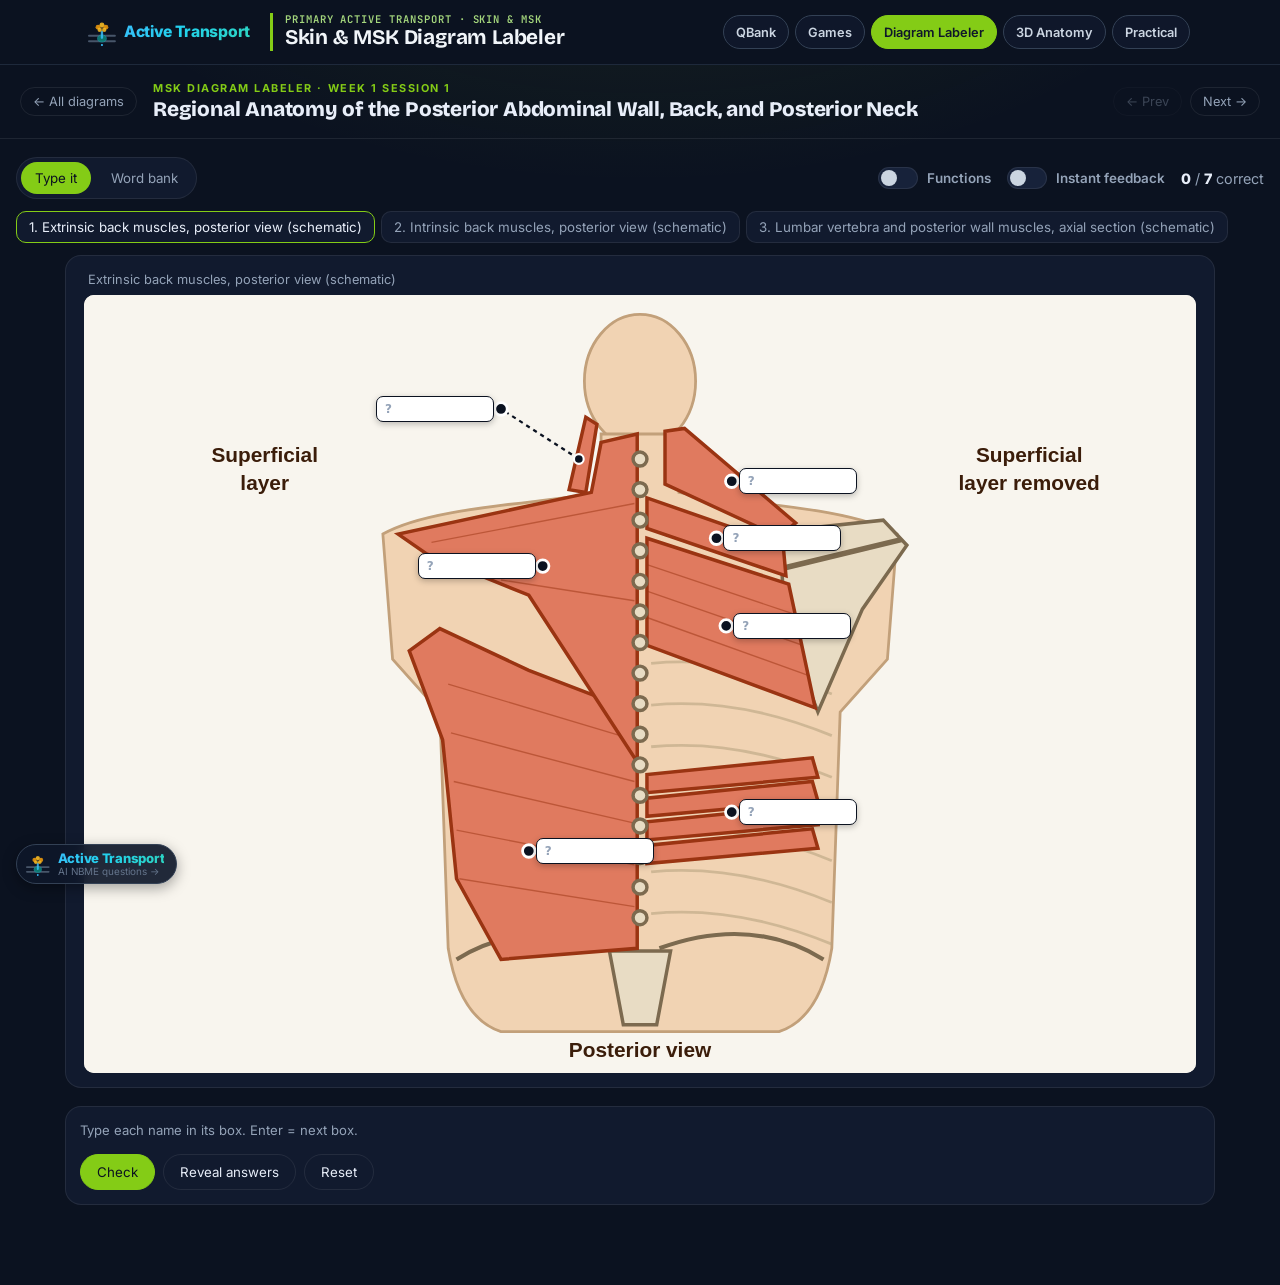
==== commit 23b2bee7: "Show, don't tell: trim copy Co-Authored-By: Claude Opus 5.5 <noreply@anthropic.com>" ====
--- a/play.html
+++ b/play.html
@@ -8,11 +8,11 @@
 <script defer src="https://activetransport.app/static/tool-track.js"></script>
 <!-- at-tools -->
 <link rel="preconnect" href="https://fonts.googleapis.com"><link rel="preconnect" href="https://fonts.gstatic.com" crossorigin><link href="https://fonts.googleapis.com/css2?family=Bricolage+Grotesque:opsz,wght@12..96,500..800&family=Inter:wght@400;500;600;700&family=JetBrains+Mono:wght@500;600&display=swap" rel="stylesheet">
-<link rel="stylesheet" href="at-tools.css?v=76b7553f">
+<link rel="stylesheet" href="at-tools.css?v=7ff97a40">
 <!-- /at-tools -->
 </head>
 <body>
-<!-- at-header --><script src="at-site.js?v=76b7553f"></script><script src="at-header.js?v=76b7553f" data-page="app" data-card="0"></script><!-- /at-header -->
+<!-- at-header --><script src="at-site.js?v=7ff97a40"></script><script src="at-header.js?v=7ff97a40" data-page="app" data-card="0"></script><!-- /at-header -->
 <header class="top">
   <a class="back" href="index.html">&larr; All diagrams</a>
   <div class="titles">
--- a/at-tools.css
+++ b/at-tools.css
@@ -132,18 +132,17 @@
   .at-corner-spacer { display: block; height: 64px; clear: both; }
 }
 
-/* ---- Promo card (spec §4): icon | text | button; stacked below 640px ---- */
+/* ---- Promo card (spec §4): icon | title | button; button drops below the title under 640px ---- */
 .at-card-wrap { padding: 0 24px; clear: both; }
 .at-card {
-  display: grid; grid-template-columns: auto minmax(0, 1fr) auto; grid-template-areas: "icon title cta" "icon text cta";
+  display: grid; grid-template-columns: auto minmax(0, 1fr) auto; grid-template-areas: "icon title cta";
   column-gap: 16px; row-gap: 4px; align-items: center; max-width: 72rem; margin: 32px auto 24px; padding: 16px 18px;
   border-radius: 16px; text-decoration: none; text-align: left;
   background: linear-gradient(135deg, rgba(34,211,238,.08), rgba(45,212,191,.05)), #0f172a; border: 1px solid #1e3a44;
   font-family: 'Inter', system-ui, -apple-system, 'Segoe UI', sans-serif;
 }
 .at-card-icon { grid-area: icon; display: flex; }
-.at-card-title { grid-area: title; font-size: 1.05rem; align-self: end; }
-.at-card .at-card-text { grid-area: text; margin: 0; font-size: .86rem; color: #94a3b8; line-height: 1.5; align-self: start; }
+.at-card-title { grid-area: title; font-size: 1.05rem; font-weight: 600; color: #e2e8f0; min-width: 0; }
 .at-card-cta {
   grid-area: cta; white-space: nowrap; text-align: center; padding: 10px 16px; border-radius: 10px; font-size: .875rem; font-weight: 600;
   color: #0f172a; background: linear-gradient(135deg, #38bdf8 0%, #22d3ee 45%, #2dd4bf 100%); transition: filter .15s ease, transform .15s ease;
@@ -151,9 +150,8 @@
 .at-card:hover .at-card-cta { filter: brightness(1.08); transform: translateY(-1px); }
 @media (max-width: 639px) {
   .at-card-wrap { padding: 0 16px; }
-  .at-card { grid-template-columns: auto minmax(0, 1fr); grid-template-areas: "icon title" "text text" "cta cta"; row-gap: 10px; column-gap: 10px; padding: 16px; }
-  .at-card-title { align-self: center; }
-  .at-card-cta { display: flex; align-items: center; justify-content: center; min-height: 44px; white-space: normal; }
+  .at-card { grid-template-columns: auto minmax(0, 1fr); grid-template-areas: "icon title" "cta cta"; row-gap: 12px; column-gap: 10px; padding: 16px; }
+    .at-card-cta { display: flex; align-items: center; justify-content: center; min-height: 44px; white-space: normal; }
 }
 
 /* Exam skins imitate an exam interface: their quiz page drops the brand bar. */
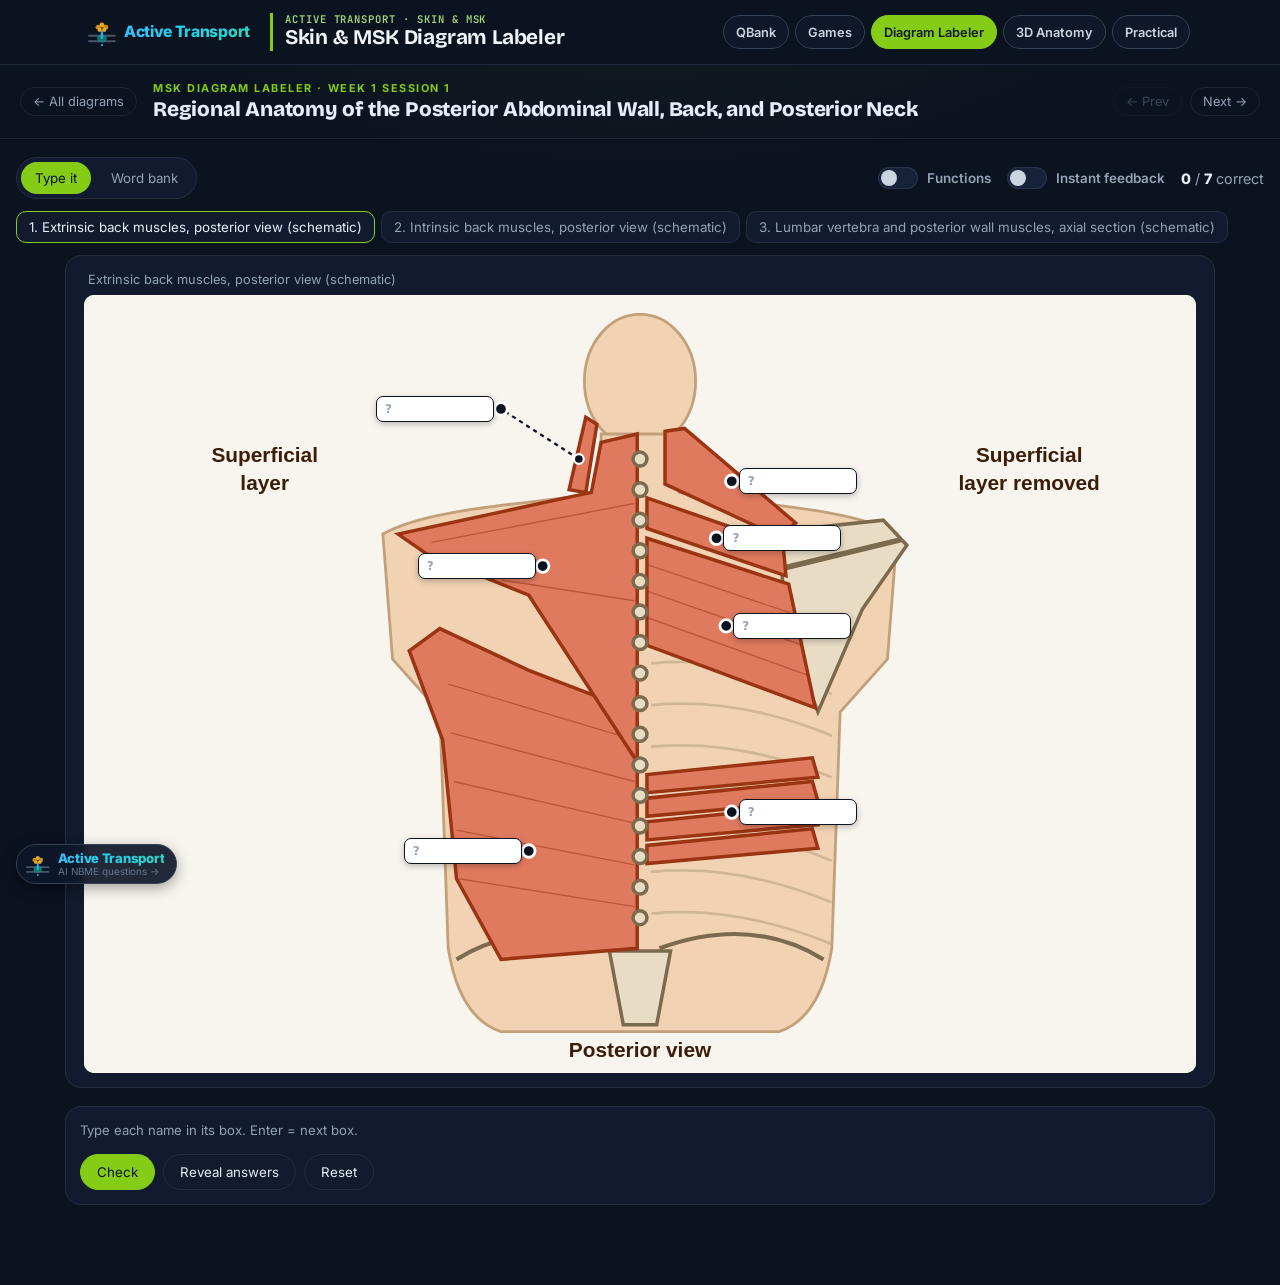
==== commit 7bf9ed68: "Header: Active Transport (drop 'Primary') Co-Authored-By: Claude Opus 5.5 <noreply@anthropic.com>" ====
--- a/play.html
+++ b/play.html
@@ -8,11 +8,11 @@
 <script defer src="https://activetransport.app/static/tool-track.js"></script>
 <!-- at-tools -->
 <link rel="preconnect" href="https://fonts.googleapis.com"><link rel="preconnect" href="https://fonts.gstatic.com" crossorigin><link href="https://fonts.googleapis.com/css2?family=Bricolage+Grotesque:opsz,wght@12..96,500..800&family=Inter:wght@400;500;600;700&family=JetBrains+Mono:wght@500;600&display=swap" rel="stylesheet">
-<link rel="stylesheet" href="at-tools.css?v=7ff97a40">
+<link rel="stylesheet" href="at-tools.css?v=5aac68f3">
 <!-- /at-tools -->
 </head>
 <body>
-<!-- at-header --><script src="at-site.js?v=7ff97a40"></script><script src="at-header.js?v=7ff97a40" data-page="app" data-card="0"></script><!-- /at-header -->
+<!-- at-header --><script src="at-site.js?v=5aac68f3"></script><script src="at-header.js?v=5aac68f3" data-page="app" data-card="0"></script><!-- /at-header -->
 <header class="top">
   <a class="back" href="index.html">&larr; All diagrams</a>
   <div class="titles">
--- a/at-tools.css
+++ b/at-tools.css
@@ -177,3 +177,10 @@
   .word-item, .word-bank-item, .drop-zone, .dropped-item, .drug-card, .table-container td { overflow-wrap: anywhere; }
   .table-container { max-width: 100%; overflow-x: auto; }
 }
+
+/* Course art under the header: big, borderless, fading into the page (matches the QBanks). */
+.at-art-wrap { width: 100%; max-width: 1180px; margin: 0 auto; padding: 0 16px; box-sizing: border-box; pointer-events: none; }
+.at-art { display: block; width: 100%; height: 280px; object-fit: contain; margin: -18px auto -24px; opacity: .55;
+  -webkit-mask-image: radial-gradient(ellipse 62% 78% at 50% 50%, #000 50%, transparent 100%);
+          mask-image: radial-gradient(ellipse 62% 78% at 50% 50%, #000 50%, transparent 100%); }
+@media (max-width: 639px) { .at-art { height: 150px; margin: -10px auto -14px; } }
